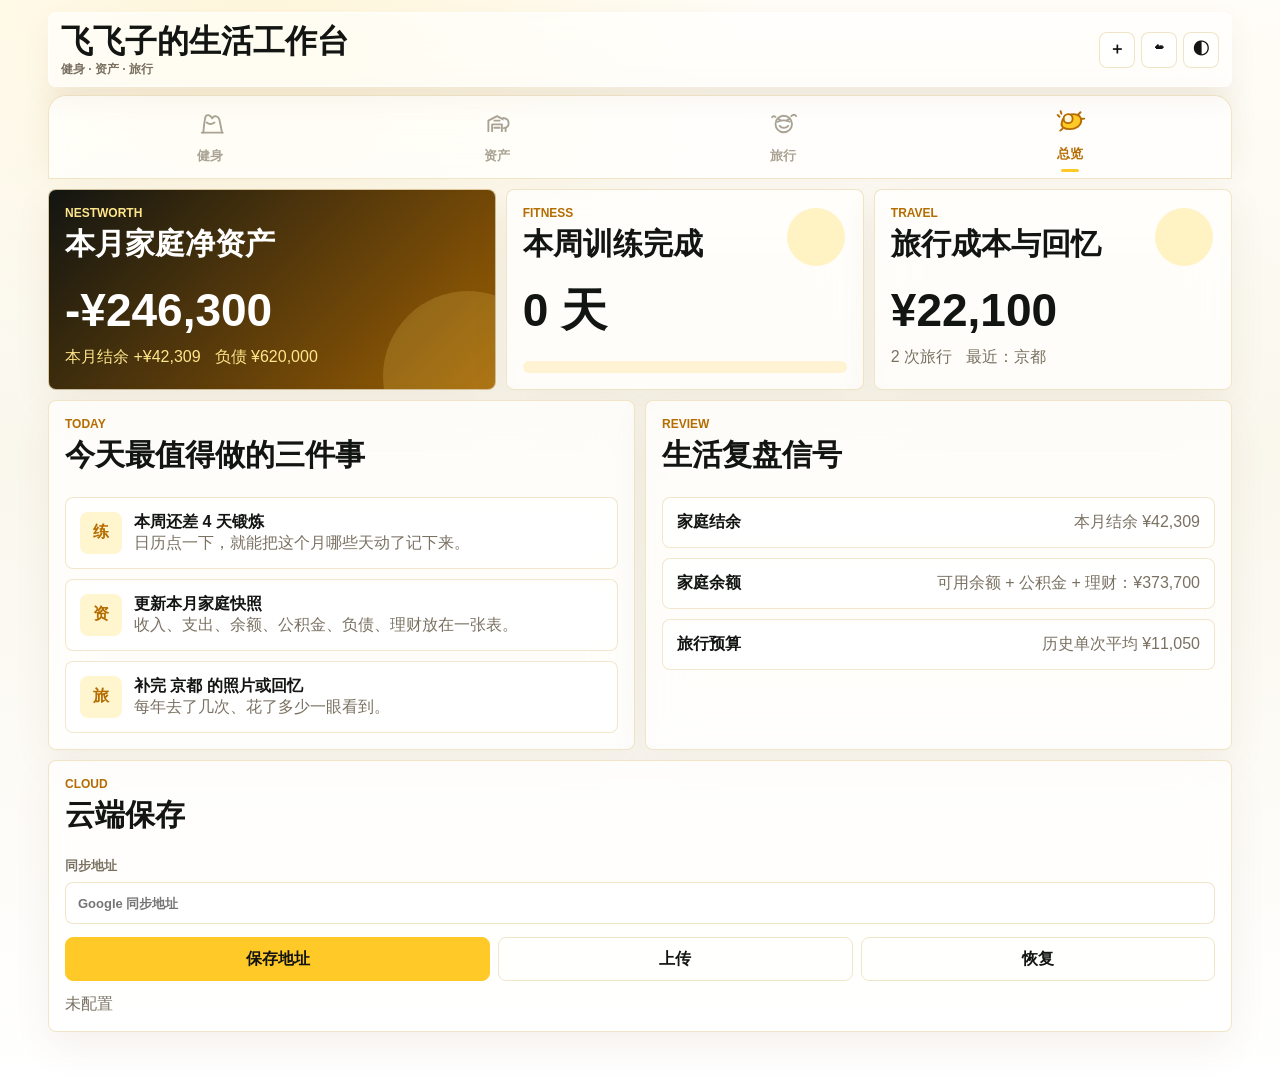
==== index.html @ 0239f307 "Compact fitness calendar layout" ====
<!doctype html>
<html lang="zh-CN">
  <head>
    <meta charset="UTF-8" />
    <meta name="viewport" content="width=device-width, initial-scale=1.0" />
    <title>飞飞子的生活工作台</title>
    <link rel="icon" type="image/png" href="./public/favicon.png" />
    <link rel="manifest" href="./public/manifest.webmanifest" />
    <link rel="apple-touch-icon" href="./public/app-icon-512.png" />
    <meta name="apple-mobile-web-app-capable" content="yes" />
    <meta name="apple-mobile-web-app-title" content="生活工作台" />
    <meta name="apple-mobile-web-app-status-bar-style" content="default" />
    <meta name="theme-color" content="#ffc928" />
    <link rel="stylesheet" href="./styles.css" />
  </head>
  <body>
    <div class="app-shell">
      <header class="app-header">
        <div>
          <h1>飞飞子的生活工作台</h1>
          <p class="header-copy">健身 · 资产 · 旅行</p>
        </div>
        <div class="header-actions">
          <button class="icon-button" id="installBtn" type="button" title="安装到桌面" aria-label="安装到桌面" hidden>＋</button>
          <button class="icon-button" id="cloudBtn" type="button" title="云端同步" aria-label="云端同步">☁</button>
          <button class="icon-button" id="privacyBtn" type="button" title="隐藏金额" aria-label="隐藏金额">◐</button>
        </div>
      </header>

      <nav class="module-tabs" aria-label="工作台模块">
        <button class="module-tab" type="button" data-view="fitness" aria-selected="false">
          <svg class="tab-icon" viewBox="0 0 80 64" aria-hidden="true">
            <path class="tab-stroke" d="M22 55c2-18 3-32 6-42 1-4 5-6 10-4 4 2 6 4 8 8 2-5 7-7 12-5 5 2 7 6 8 12l6 31" />
            <path class="tab-stroke" d="M18 55h56M31 28c6 5 14 5 21 0" />
          </svg>
          <span class="tab-label">健身</span>
        </button>
        <button class="module-tab" type="button" data-view="assets" aria-selected="false">
          <svg class="tab-icon" viewBox="0 0 80 64" aria-hidden="true">
            <path class="tab-stroke" d="M17 51V23l23-12 23 12v28" />
            <path class="tab-stroke" d="M27 51V33h26v18M33 23h14M33 42h14" />
            <path class="tab-fill-green" d="M57 16c9 1 14 6 14 14 0 7-5 12-13 13" />
          </svg>
          <span class="tab-label">资产</span>
        </button>
        <button class="module-tab" type="button" data-view="travel" aria-selected="false">
          <svg class="tab-icon" viewBox="0 0 80 64" aria-hidden="true">
            <circle class="tab-fill-yellow" cx="42" cy="32" r="22" />
            <path class="tab-stroke" d="M26 26c8-4 22-4 32 0M31 37c5 7 17 7 23 0" />
            <path class="tab-stroke" d="M20 13c-4-3-7-3-9 1M62 11c5-5 10-5 13 0M34 23l-6-5M50 23l7-5" />
          </svg>
          <span class="tab-label">旅行</span>
        </button>
        <button class="module-tab active" type="button" data-view="dashboard" aria-selected="true">
          <svg class="tab-icon" viewBox="0 0 80 64" aria-hidden="true">
            <path class="tab-fill-yellow" d="M18 34c3-15 14-23 31-23 13 0 22 7 21 18-1 12-13 22-31 22-15 0-24-6-21-17Z" />
            <circle class="tab-fill-blue" cx="35" cy="23" r="12" />
            <path class="tab-stroke" d="M12 18 7 13M17 10l-2-7M62 12l6-6M70 24l8-1M20 50l-6 5" />
          </svg>
          <span class="tab-label">总览</span>
        </button>
      </nav>

      <main>
        <section class="view active" id="dashboardView" data-view-panel="dashboard">
          <section class="hero-grid">
            <article class="hero-card asset-hero">
              <p class="eyebrow">Nestworth</p>
              <h2>本月家庭净资产</h2>
              <strong class="hero-number money-text" id="dashNetWorth">¥0</strong>
              <div class="hero-meta">
                <span id="dashAssetChange">较上月 ¥0</span>
                <span id="dashDebtRatio">负债率 0%</span>
              </div>
            </article>
            <article class="hero-card">
              <p class="eyebrow">Fitness</p>
              <h2>本周训练完成</h2>
              <strong class="hero-number" id="dashWorkoutCount">0 次</strong>
              <div class="mini-progress"><span id="dashWorkoutProgress"></span></div>
            </article>
            <article class="hero-card">
              <p class="eyebrow">Travel</p>
              <h2>旅行成本与回忆</h2>
              <strong class="hero-number money-text" id="dashTravelCost">¥0</strong>
              <div class="hero-meta">
                <span id="dashTripCount">0 次旅行</span>
                <span id="dashLastTrip">暂无记录</span>
              </div>
            </article>
          </section>

          <section class="dashboard-grid">
            <article class="panel">
              <div class="panel-title">
                <div>
                  <p class="eyebrow">Today</p>
                  <h2>今天最值得做的三件事</h2>
                </div>
              </div>
              <div class="focus-list" id="focusList"></div>
            </article>

            <article class="panel">
              <div class="panel-title">
                <div>
                  <p class="eyebrow">Review</p>
                  <h2>生活复盘信号</h2>
                </div>
              </div>
              <div class="signal-list" id="signalList"></div>
            </article>

            <article class="panel sync-panel" id="cloudSyncPanel">
              <div class="panel-title">
                <div>
                  <p class="eyebrow">Cloud</p>
                  <h2>云端保存</h2>
                </div>
              </div>
              <div class="stack-form">
                <label>同步地址<input id="cloudSyncUrl" type="url" placeholder="Google 同步地址" /></label>
                <div class="sync-actions">
                  <button class="primary-button" id="saveCloudUrlBtn" type="button">保存地址</button>
                  <button class="secondary-button" id="uploadCloudBtn" type="button">上传</button>
                  <button class="secondary-button" id="restoreCloudBtn" type="button">恢复</button>
                </div>
                <div class="muted" id="cloudSyncStatus">未配置</div>
              </div>
            </article>
          </section>
        </section>

        <section class="view" id="fitnessView" data-view-panel="fitness">
          <div class="section-head">
            <div>
              <h2>健身</h2>
            </div>
          </div>
          <section class="single-column">
            <section class="content-stack">
              <div class="metric-row">
                <article class="metric-card"><span>当月锻炼天数</span><strong id="fitMonthDays">0</strong></article>
                <article class="metric-card"><span>本周锻炼天数</span><strong id="fitWeekCount">0</strong></article>
                <article class="metric-card"><span>本月爱爱</span><strong id="fitLoveCount">0</strong></article>
              </div>
              <article class="panel fitness-panel">
                <div class="panel-title">
                  <div>
                    <p class="eyebrow">Calendar</p>
                    <h3 id="fitnessMonthTitle">训练日历</h3>
                  </div>
                  <div class="calendar-actions">
                    <button class="icon-button small" id="prevFitnessMonth" type="button" aria-label="上个月">‹</button>
                    <button class="icon-button small" id="todayFitnessMonth" type="button" aria-label="回到今天">今</button>
                    <button class="icon-button small" id="nextFitnessMonth" type="button" aria-label="下个月">›</button>
                  </div>
                </div>
                <div class="selected-day-toolbar">
                  <strong id="selectedQuickTitle">今天</strong>
                  <div class="quick-actions">
                    <button class="quick-action" id="toggleWorkoutBtn" type="button">标记健身</button>
                    <button class="quick-action love" id="toggleLoveBtn" type="button">标记爱爱</button>
                  </div>
                </div>
                <div class="fitness-calendar" aria-label="训练日历">
                  <div class="calendar-weekdays">
                    <span>一</span>
                    <span>二</span>
                    <span>三</span>
                    <span>四</span>
                    <span>五</span>
                    <span>六</span>
                    <span>日</span>
                  </div>
                  <div class="calendar-grid" id="fitnessCalendar"></div>
                </div>
              </article>
              <article class="panel">
                <div class="panel-title">
                  <h3 id="selectedWorkoutTitle">当天状态</h3>
                  <button class="text-button" id="clearWorkoutsBtn" type="button">清空记录</button>
                </div>
                <div class="log-list" id="selectedWorkoutList"></div>
              </article>
            </section>
          </section>
        </section>

        <section class="view" id="assetsView" data-view-panel="assets">
          <div class="section-head">
            <div>
              <p class="eyebrow">Monthly money</p>
              <h2>资产：记录每月家庭收入、支出和余额</h2>
            </div>
          </div>
          <section class="asset-layout">
            <aside class="panel form-panel">
              <h3>本月家庭快照</h3>
              <form id="assetForm" class="stack-form">
                <label>月份<input id="assetMonth" type="month" required /></label>
                <div class="field-grid">
                  <label>家庭收入<input id="monthlyIncome" type="number" min="0" placeholder="0" /></label>
                  <label>总支出<input id="monthlyExpense" type="number" min="0" placeholder="0" /></label>
                </div>
                <div class="field-grid">
                  <label>家庭余额<input id="familyBalance" type="number" min="0" placeholder="0" /></label>
                  <label>公积金余额<input id="housingFund" type="number" min="0" placeholder="0" /></label>
                </div>
                <div class="field-grid">
                  <label>负债<input id="monthlyDebt" type="number" min="0" placeholder="0" /></label>
                  <label>理财<input id="investmentBalance" type="number" min="0" placeholder="0" /></label>
                </div>
                <button class="primary-button" type="submit">保存这个月</button>
              </form>
            </aside>
            <section class="content-stack">
              <div class="metric-row">
                <article class="metric-card"><span>本月结余</span><strong class="money-text" id="monthlySurplus">¥0</strong></article>
                <article class="metric-card"><span>家庭总余额</span><strong class="money-text" id="totalBalance">¥0</strong></article>
                <article class="metric-card"><span>净资产</span><strong class="money-text" id="netWorth">¥0</strong></article>
              </div>
              <article class="panel">
                <div class="panel-title">
                  <h3>月度记录</h3>
                  <select id="snapshotMonthFilter" aria-label="查看月份"></select>
                </div>
                <div class="snapshot-grid" id="snapshotGrid"></div>
              </article>
              <article class="panel">
                <div class="panel-title">
                  <h3>近几个月变化</h3>
                </div>
                <div class="asset-bars" id="monthlyTrend"></div>
              </article>
            </section>
          </section>
        </section>

        <section class="view" id="travelView" data-view-panel="travel">
          <div class="section-head">
            <div>
              <p class="eyebrow">Travel timeline</p>
              <h2>旅游：成本、攻略、照片和回忆</h2>
            </div>
            <button class="primary-button compact-button" id="newTripBtn" type="button">新建旅行</button>
          </div>
          <section class="two-column">
            <aside class="panel form-panel is-collapsed" id="tripEditor">
              <h3 id="tripFormTitle">记录一次旅行</h3>
              <form id="tripForm" class="stack-form">
                <input id="tripId" type="hidden" />
                <label>目的地<input id="destination" placeholder="京都、阿勒泰、巴黎" required /></label>
                <div class="field-grid">
                  <label>出发<input id="startDate" type="date" required /></label>
                  <label>回来<input id="endDate" type="date" required /></label>
                </div>
                <div class="field-grid">
                  <label>预算<input id="budget" type="number" min="0" /></label>
                  <label>实际花费<input id="cost" type="number" min="0" required /></label>
                </div>
                <label>成员<input id="companions" placeholder="妈妈、朋友们、自己" /></label>
                <label>攻略<textarea id="guide" rows="3" placeholder="路线、酒店、交通、餐厅、避坑点"></textarea></label>
                <label>回忆<textarea id="memory" rows="3" placeholder="这一趟最想记住的瞬间"></textarea></label>
                <label class="photo-drop">
                  <input id="photos" type="file" accept="image/*" multiple hidden />
                  <span>添加照片</span>
                  <small>照片会保存在本机浏览器数据里</small>
                </label>
                <div id="photoPreview" class="photo-grid"></div>
                <div class="button-row">
                  <button class="primary-button" type="submit">保存旅行</button>
                  <button class="secondary-button" id="resetTripBtn" type="button">清空</button>
                  <button class="secondary-button" id="closeTripBtn" type="button">收起</button>
                </div>
              </form>
            </aside>
            <section class="content-stack">
              <div class="metric-row">
                <article class="metric-card"><span>年度旅行次数</span><strong id="travelYearCount">0</strong></article>
                <article class="metric-card"><span>年度旅行费用</span><strong class="money-text" id="travelYearTotal">¥0</strong></article>
                <article class="metric-card"><span>全部旅行次数</span><strong id="travelCount">0</strong></article>
              </div>
              <article class="panel">
                <div class="panel-title">
                  <h3>年度旅行成本</h3>
                  <select id="travelYearFilter" aria-label="筛选旅行年份"><option value="all">全部年份</option></select>
                </div>
                <div id="travelYearChart" class="asset-bars"></div>
              </article>
              <article class="panel">
                <div class="panel-title">
                  <h3>旅行时间线</h3>
                  <input class="inline-search" id="travelSearch" type="search" placeholder="搜索目的地、攻略、回忆" />
                </div>
                <div class="timeline" id="timeline"></div>
              </article>
            </section>
          </section>
        </section>
      </main>
    </div>

    <div class="toast" id="toast" role="status" aria-live="polite"></div>
    <script src="./app.js" type="module"></script>
  </body>
</html>
---- styles.css ----
:root {
  --bg: #faf7ed;
  --paper: #ffffff;
  --paper-2: rgba(255, 255, 255, 0.66);
  --ink: #121512;
  --muted: #7a7162;
  --line: rgba(238, 224, 190, 0.82);
  --green: #ffc928;
  --green-deep: #b56c00;
  --green-2: rgba(255, 242, 189, 0.72);
  --mint: rgba(255, 234, 160, 0.62);
  --blue: #f2a900;
  --blue-2: #fff4cf;
  --gold: #f2b400;
  --gold-2: #fff4c2;
  --red: #df6d61;
  --red-2: #fff0ed;
  --shadow: 0 14px 38px rgba(113, 76, 0, 0.07);
  font-family: -apple-system, BlinkMacSystemFont, "Segoe UI", "PingFang SC", "Hiragino Sans GB", "Microsoft YaHei", sans-serif;
}

* {
  box-sizing: border-box;
}

body {
  background:
    radial-gradient(circle at 20% -8%, rgba(255, 216, 88, 0.2), transparent 32%),
    linear-gradient(180deg, #fffdf7 0%, var(--bg) 42%, #ffffff 100%);
  color: var(--ink);
  margin: 0;
}

button,
input,
textarea,
select {
  font: inherit;
}

button {
  cursor: pointer;
}

.app-shell {
  margin: 0 auto;
  max-width: 1480px;
  min-height: 100vh;
  padding: 12px clamp(14px, 4vw, 48px) 56px;
}

.app-header {
  align-items: center;
  background: rgba(255, 255, 255, 0.66);
  backdrop-filter: blur(22px) saturate(1.35);
  border: 1px solid rgba(255, 255, 255, 0.72);
  border-radius: 8px;
  box-shadow: 0 10px 30px rgba(113, 76, 0, 0.06);
  display: flex;
  gap: 12px;
  justify-content: space-between;
  margin-bottom: 8px;
  overflow: hidden;
  padding: 10px 12px;
  position: sticky;
  top: 8px;
  z-index: 12;
}

.eyebrow {
  color: var(--green-deep);
  font-size: 12px;
  font-weight: 900;
  letter-spacing: 0;
  margin: 0 0 7px;
  text-transform: uppercase;
}

h1,
h2,
h3,
p {
  margin-top: 0;
}

h1 {
  font-size: clamp(22px, 3vw, 32px);
  letter-spacing: 0;
  line-height: 1.15;
  margin-bottom: 2px;
}

h2 {
  font-size: clamp(20px, 2.5vw, 30px);
  letter-spacing: 0;
  line-height: 1.15;
}

h3 {
  font-size: 18px;
  margin-bottom: 14px;
}

.header-copy {
  color: var(--muted);
  font-size: 12px;
  font-weight: 800;
  line-height: 1.2;
  margin-bottom: 0;
}

.header-actions,
.button-row {
  display: flex;
  gap: 6px;
  position: relative;
  z-index: 1;
}

.icon-button {
  align-items: center;
  background: rgba(255, 255, 255, 0.68);
  backdrop-filter: blur(18px) saturate(1.25);
  border: 1px solid rgba(238, 224, 190, 0.85);
  border-radius: 8px;
  color: var(--ink);
  display: inline-flex;
  font-weight: 900;
  height: 36px;
  justify-content: center;
  position: relative;
  width: 36px;
  z-index: 1;
}

.icon-button.small {
  box-shadow: none;
  height: 34px;
  width: 34px;
}

.module-tabs {
  background: rgba(255, 255, 255, 0.72);
  border: 1px solid var(--line);
  border-radius: 18px 18px 0 0;
  box-shadow: 0 -8px 28px rgba(113, 76, 0, 0.08);
  backdrop-filter: blur(24px) saturate(1.35);
  display: grid;
  gap: 0;
  grid-template-columns: repeat(4, 1fr);
  margin-bottom: 10px;
  padding: 9px 18px 11px;
  position: sticky;
  top: 10px;
  z-index: 10;
}

.module-tab {
  align-items: center;
  background: transparent !important;
  border: 0;
  color: #aaa394;
  display: grid;
  gap: 4px;
  font-weight: 900;
  justify-items: center;
  min-height: 62px;
  position: relative;
  transition: color 0.18s ease, transform 0.18s ease;
}

.module-tab:active {
  transform: scale(0.98);
}

.module-tab.active,
.module-tab[aria-selected="true"] {
  background: transparent !important;
  color: var(--green-deep);
  transform: translateY(-2px);
}

.module-tab.active .tab-label,
.module-tab[aria-selected="true"] .tab-label {
  color: var(--green-deep);
}

.module-tab.active::after,
.module-tab[aria-selected="true"]::after {
  background: var(--green);
  border: 0;
  border-radius: 999px;
  bottom: -7px;
  content: "";
  height: 3px;
  position: absolute;
  width: 18px;
}

.tab-icon {
  height: 28px;
  overflow: visible;
  width: 30px;
}

.tab-label {
  font-size: 13px;
  line-height: 1;
}

.tab-stroke,
.tab-fill-yellow,
.tab-fill-blue,
.tab-fill-green {
  stroke: currentColor;
  stroke-linecap: round;
  stroke-linejoin: round;
  stroke-width: 5;
}

.tab-stroke {
  fill: none;
}

.tab-fill-yellow,
.tab-fill-blue,
.tab-fill-green {
  fill: #fff;
}

.module-tab.active .tab-stroke,
.module-tab[aria-selected="true"] .tab-stroke {
  stroke: var(--green-deep);
}

.module-tab.active .tab-fill-yellow,
.module-tab[aria-selected="true"] .tab-fill-yellow {
  fill: var(--green);
  stroke: var(--green-deep);
}

.module-tab.active .tab-fill-blue,
.module-tab[aria-selected="true"] .tab-fill-blue {
  fill: #fff8db;
  stroke: var(--green-deep);
}

.module-tab.active .tab-fill-green,
.module-tab[aria-selected="true"] .tab-fill-green {
  fill: var(--green);
  stroke: var(--green-deep);
}

.module-tab:not(.active)[aria-selected="false"] .tab-fill-yellow,
.module-tab:not(.active)[aria-selected="false"] .tab-fill-blue,
.module-tab:not(.active)[aria-selected="false"] .tab-fill-green {
  fill: #fff;
  stroke: #aaa394;
}

.module-tab:not(.active)[aria-selected="false"] .tab-stroke {
  stroke: #aaa394;
}

.module-tab:not(.active)[aria-selected="false"] .tab-label {
  color: #aaa394;
}

.view {
  display: none;
}

.view.active {
  display: block;
}

.hero-grid,
.dashboard-grid,
.metric-row {
  display: grid;
  gap: 10px;
}

.hero-grid {
  grid-template-columns: 1.25fr 1fr 1fr;
  margin-bottom: 10px;
}

.dashboard-grid {
  grid-template-columns: 1fr 1fr;
}

.sync-panel {
  grid-column: 1 / -1;
}

.hero-card,
.panel,
.metric-card {
  background: rgba(255, 255, 255, 0.7);
  backdrop-filter: blur(20px) saturate(1.25);
  border: 1px solid var(--line);
  border-radius: 8px;
  box-shadow: var(--shadow);
}

.hero-card,
.panel {
  transition: transform 0.18s ease, box-shadow 0.18s ease;
}

.hero-card:hover,
.panel:hover {
  box-shadow: 0 18px 46px rgba(113, 76, 0, 0.09);
}

.hero-card {
  min-height: 146px;
  padding: 16px;
  position: relative;
}

.hero-card:not(.asset-hero)::before {
  background: var(--mint);
  border-radius: 999px;
  content: "";
  height: 58px;
  position: absolute;
  right: 18px;
  top: 18px;
  width: 58px;
  z-index: 0;
}

.hero-card > * {
  position: relative;
  z-index: 1;
}

.asset-hero {
  background:
    linear-gradient(135deg, rgba(18, 21, 18, 0.95), rgba(181, 108, 0, 0.86)),
    #121512;
  color: white;
  position: relative;
  overflow: hidden;
}

.asset-hero::after {
  background: rgba(255, 222, 106, 0.18);
  border-radius: 999px;
  bottom: -72px;
  content: "";
  height: 170px;
  position: absolute;
  right: -58px;
  width: 170px;
}

.asset-hero .eyebrow,
.asset-hero .hero-meta {
  color: #ffe68a;
}

.hero-number {
  display: block;
  font-size: clamp(28px, 3.6vw, 46px);
  line-height: 1;
  margin: 14px 0;
  overflow-wrap: anywhere;
}

.hero-meta {
  color: var(--muted);
  display: flex;
  flex-wrap: wrap;
  gap: 8px 14px;
}

.mini-progress {
  background: rgba(255, 242, 207, 0.88);
  border-radius: 999px;
  height: 12px;
  margin-top: 28px;
  overflow: hidden;
}

.mini-progress span {
  background: var(--green);
  display: block;
  height: 100%;
  width: 0%;
}

.panel {
  padding: 16px;
}

.panel-title,
.section-head {
  align-items: center;
  display: flex;
  gap: 12px;
  justify-content: space-between;
}

.section-head {
  margin: 14px 0 10px;
}

.section-head h2,
.panel-title h3 {
  margin-bottom: 0;
}

.two-column,
.asset-layout {
  display: grid;
  gap: 18px;
  grid-template-columns: minmax(310px, 410px) minmax(0, 1fr);
}

.single-column {
  display: grid;
  gap: 18px;
}

.content-stack {
  display: grid;
  gap: 10px;
}

.form-panel {
  align-self: start;
  position: sticky;
  top: 78px;
}

.stack-form {
  display: grid;
  gap: 13px;
}

.stack-form label {
  color: var(--muted);
  display: grid;
  font-size: 13px;
  font-weight: 800;
  gap: 7px;
}

.field-grid {
  display: grid;
  gap: 12px;
  grid-template-columns: 1fr 1fr;
}

input,
textarea,
select {
  background: rgba(255, 255, 255, 0.72);
  backdrop-filter: blur(16px);
  border: 1px solid var(--line);
  border-radius: 8px;
  color: var(--ink);
  outline: 0;
}

input,
select {
  min-height: 42px;
  padding: 0 12px;
}

select {
  appearance: none;
  background-image: linear-gradient(45deg, transparent 50%, var(--muted) 50%), linear-gradient(135deg, var(--muted) 50%, transparent 50%);
  background-position: calc(100% - 17px) 18px, calc(100% - 12px) 18px;
  background-repeat: no-repeat;
  background-size: 5px 5px;
  padding-right: 34px;
}

textarea {
  line-height: 1.55;
  padding: 11px 12px;
  resize: vertical;
}

input:focus,
textarea:focus,
select:focus {
  border-color: var(--green);
  box-shadow: 0 0 0 3px rgba(255, 201, 40, 0.18);
}

.primary-button,
.secondary-button {
  border-radius: 8px;
  font-weight: 900;
  min-height: 44px;
  padding: 0 15px;
  transition: transform 0.18s ease, filter 0.18s ease;
}

.primary-button:active,
.secondary-button:active,
.icon-button:active,
.calendar-cell:active {
  transform: scale(0.98);
}

.primary-button {
  background: var(--green);
  border: 1px solid var(--green);
  color: var(--ink);
}

.secondary-button {
  background: transparent;
  border: 1px solid var(--line);
  color: var(--ink);
}

.sync-actions {
  display: grid;
  gap: 8px;
  grid-template-columns: 1.2fr 1fr 1fr;
}

.text-button {
  background: transparent;
  border: 0;
  color: var(--green-deep);
  font-weight: 900;
  padding: 4px 0;
}

.metric-row {
  grid-template-columns: repeat(3, minmax(0, 1fr));
}

.metric-card {
  box-shadow: none;
  padding: 18px;
  position: relative;
  overflow: hidden;
}

.metric-card::after {
  background: var(--green-2);
  border-radius: 999px;
  content: "";
  height: 42px;
  position: absolute;
  right: -12px;
  top: -16px;
  width: 42px;
}

.metric-card span {
  color: var(--muted);
  display: block;
  font-size: 13px;
  font-weight: 800;
  margin-bottom: 8px;
}

.metric-card strong {
  display: block;
  font-size: clamp(22px, 3vw, 32px);
  overflow-wrap: anywhere;
}

.focus-list,
.signal-list,
.log-list,
.timeline,
.asset-bars,
.change-grid {
  display: grid;
  gap: 10px;
}

.focus-item,
.signal-item,
.log-item,
.asset-bar,
.change-card {
  background: var(--paper-2);
  backdrop-filter: blur(18px) saturate(1.2);
  border: 1px solid rgba(238, 224, 190, 0.76);
  border-radius: 8px;
  padding: 14px;
}

.focus-item {
  align-items: center;
  display: grid;
  gap: 12px;
  grid-template-columns: 42px 1fr;
}

.focus-icon {
  align-items: center;
  background: var(--green-2);
  border-radius: 8px;
  color: var(--green-deep);
  display: flex;
  font-weight: 900;
  height: 42px;
  justify-content: center;
}

.signal-item,
.log-item {
  align-items: start;
  display: flex;
  gap: 14px;
  justify-content: space-between;
}

.muted {
  color: var(--muted);
}

.calendar-actions {
  display: flex;
  gap: 6px;
}

.selected-day-toolbar {
  align-items: center;
  background: rgba(255, 255, 255, 0.48);
  border: 1px solid rgba(238, 224, 190, 0.72);
  border-radius: 8px;
  display: flex;
  gap: 10px;
  justify-content: space-between;
  margin: 10px 0;
  padding: 6px;
}

.selected-day-toolbar strong {
  font-size: 18px;
  line-height: 1.1;
  white-space: nowrap;
}

.quick-actions {
  display: flex;
  gap: 6px;
}

.quick-action {
  background: rgba(255, 255, 255, 0.72);
  border: 1px solid var(--line);
  border-radius: 8px;
  color: var(--green-deep);
  font-size: 13px;
  font-weight: 900;
  min-height: 34px;
  padding: 0 10px;
}

.quick-action.active {
  background: var(--green);
  border-color: var(--green);
  color: var(--ink);
}

.quick-action.love {
  color: #d65087;
}

.quick-action.love.active {
  background: #ff8fbd;
  border-color: #ff8fbd;
  color: white;
}

.fitness-calendar {
  display: grid;
  gap: 10px;
}

.calendar-hint {
  display: none;
}

.calendar-weekdays,
.calendar-grid {
  display: grid;
  gap: 8px;
  grid-template-columns: repeat(7, minmax(0, 1fr));
}

.calendar-weekdays span {
  color: var(--muted);
  font-size: 12px;
  font-weight: 900;
  text-align: center;
}

.calendar-cell {
  aspect-ratio: 1;
  background: rgba(255, 255, 255, 0.64);
  backdrop-filter: blur(14px);
  border: 1px solid rgba(238, 224, 190, 0.74);
  border-radius: 8px;
  color: var(--ink);
  display: grid;
  gap: 3px;
  min-width: 0;
  padding: 8px;
  position: relative;
  text-align: left;
  transition: background 0.18s ease, border-color 0.18s ease, transform 0.18s ease;
}

.calendar-cell.empty {
  background: transparent;
  border-color: transparent;
}

.calendar-cell.trained {
  background: rgba(255, 244, 199, 0.78);
  border-color: rgba(255, 201, 40, 0.62);
}

.calendar-cell.loved:not(.trained) {
  background: rgba(255, 238, 246, 0.78);
  border-color: rgba(246, 120, 168, 0.46);
}

.calendar-cell:not(.trained):hover {
  background: rgba(255, 253, 243, 0.86);
  border-color: var(--green);
}

.calendar-cell.today {
  border-color: var(--gold);
  box-shadow: inset 0 0 0 1px var(--gold);
}

.calendar-cell.selected {
  background: var(--ink);
  color: white;
}

.calendar-cell strong,
.calendar-cell small {
  overflow: hidden;
  text-overflow: ellipsis;
  white-space: nowrap;
}

.calendar-cell strong {
  font-size: 13px;
}

.calendar-marks {
  align-items: center;
  bottom: 8px;
  display: flex;
  gap: 4px;
  left: 8px;
  position: absolute;
}

.calendar-cell .workout-mark,
.calendar-cell .love-mark {
  align-items: center;
  border-radius: 999px;
  display: flex;
  height: 22px;
  justify-content: center;
  width: 22px;
}

.calendar-cell .workout-mark {
  background: var(--green);
  color: white;
  font-size: 12px;
}

.calendar-cell .love-mark {
  background: #ff8fbd;
  color: white;
  font-size: 13px;
}

.calendar-cell small {
  color: inherit;
  font-size: 11px;
  opacity: 0.78;
}

.calendar-cell .tap-copy {
  color: var(--muted);
  opacity: 0;
}

.calendar-cell:hover .tap-copy,
.calendar-cell.selected .tap-copy {
  opacity: 0.82;
}

.calendar-day {
  font-weight: 900;
}

.calendar-cell i {
  background: var(--green-deep);
  border-radius: 999px;
  bottom: 8px;
  height: 5px;
  left: 8px;
  opacity: 0.75;
  position: absolute;
  width: calc(var(--dots) * 9px);
}

.asset-bar-top {
  align-items: center;
  display: flex;
  gap: 12px;
  justify-content: space-between;
  margin-bottom: 10px;
}

.snapshot-grid {
  display: grid;
  gap: 10px;
  grid-template-columns: repeat(3, minmax(0, 1fr));
}

.snapshot-item {
  background: var(--paper-2);
  backdrop-filter: blur(18px) saturate(1.2);
  border: 1px solid rgba(238, 224, 190, 0.76);
  border-radius: 8px;
  padding: 14px;
}

.snapshot-item span {
  color: var(--muted);
  display: block;
  font-size: 13px;
  font-weight: 900;
  margin-bottom: 8px;
}

.snapshot-item strong {
  display: block;
  font-size: 20px;
  overflow-wrap: anywhere;
}

.bar-track {
  background: rgba(255, 242, 207, 0.86);
  border-radius: 999px;
  height: 11px;
  overflow: hidden;
}

.bar-fill {
  background: var(--green);
  height: 100%;
  min-width: 4px;
}

.change-grid {
  grid-template-columns: repeat(4, minmax(0, 1fr));
}

.change-card strong {
  display: block;
  font-size: 21px;
  margin-top: 8px;
}

.photo-drop {
  border: 1px dashed #e6cb84;
  border-radius: 8px;
  cursor: pointer;
  padding: 14px;
}

.photo-drop span {
  color: var(--ink);
}

.photo-grid {
  display: grid;
  gap: 8px;
  grid-template-columns: repeat(auto-fill, minmax(72px, 1fr));
}

.photo-grid img {
  aspect-ratio: 1;
  border-radius: 8px;
  object-fit: cover;
  width: 100%;
}

.inline-search {
  max-width: 260px;
  width: min(45vw, 260px);
}

.trip-card {
  display: grid;
  gap: 14px;
  grid-template-columns: 82px minmax(0, 1fr);
}

.trip-date {
  border-top: 3px solid var(--green);
  color: var(--muted);
  font-weight: 900;
  padding-top: 8px;
}

.trip-date strong {
  color: var(--ink);
  display: block;
  font-size: 24px;
}

.trip-body {
  background: var(--paper-2);
  backdrop-filter: blur(18px) saturate(1.2);
  border: 1px solid rgba(238, 224, 190, 0.76);
  border-radius: 8px;
  padding: 16px;
}

.trip-top {
  align-items: flex-start;
  display: flex;
  gap: 14px;
  justify-content: space-between;
}

.trip-top h3 {
  margin-bottom: 6px;
}

.trip-cost {
  color: var(--green-deep);
  font-size: 22px;
  font-weight: 900;
  white-space: nowrap;
}

.trip-notes {
  color: #404641;
  display: grid;
  gap: 10px;
  grid-template-columns: 1fr 1fr;
  line-height: 1.6;
  margin-top: 14px;
}

.trip-actions {
  display: flex;
  gap: 12px;
  justify-content: flex-end;
  margin-top: 12px;
}

.compact-button {
  min-height: 40px;
  padding-inline: 18px;
}

.is-collapsed {
  display: none;
}

.danger {
  color: var(--red);
}

.toast {
  background: var(--ink);
  border-radius: 8px;
  bottom: 24px;
  color: white;
  left: 50%;
  opacity: 0;
  padding: 11px 16px;
  pointer-events: none;
  position: fixed;
  transform: translate(-50%, 12px);
  transition: 0.2s ease;
  z-index: 20;
}

.toast.show {
  opacity: 1;
  transform: translate(-50%, 0);
}

body.hide-money .money-text {
  color: transparent !important;
  position: relative;
}

body.hide-money .money-text::after {
  color: currentColor;
  color: var(--ink);
  content: "••••";
  left: 0;
  position: absolute;
}

.asset-hero .money-text::after {
  color: white;
}

@media (max-width: 980px) {
  .hero-grid,
  .dashboard-grid,
  .two-column,
  .asset-layout {
    grid-template-columns: 1fr;
  }

  .form-panel {
    position: static;
  }
}

@media (max-width: 640px) {
  .app-shell {
    padding: 8px 10px 96px;
  }

  .app-header {
    padding: 8px 10px;
    top: 0;
  }

  h1 {
    font-size: 20px;
  }

  .header-copy {
    font-size: 11px;
  }

  .header-actions .icon-button {
    height: 32px;
    width: 32px;
  }

  .header-actions {
    gap: 6px;
  }

  .module-tabs {
    border-radius: 18px 18px 0 0;
    bottom: 10px;
    box-shadow: 0 -8px 28px rgba(113, 76, 0, 0.1);
    grid-template-columns: repeat(4, 1fr);
    left: 10px;
    margin-bottom: 0;
    min-height: 70px;
    padding: 7px 10px 9px;
    position: fixed;
    right: 10px;
    top: auto;
    z-index: 30;
  }

  .module-tab {
    gap: 4px;
    min-height: 52px;
  }

  .tab-icon {
    height: 26px;
    width: 30px;
  }

  .tab-label {
    font-size: 12px;
  }

  .section-head h2 {
    font-size: 22px;
  }

  .hero-grid {
    gap: 8px;
    grid-template-columns: repeat(3, minmax(0, 1fr));
  }

  .hero-card {
    min-height: 90px;
    padding: 9px;
  }

  .hero-card .eyebrow {
    font-size: 9px;
    margin-bottom: 4px;
  }

  .hero-card h2 {
    font-size: 12px;
    line-height: 1.2;
  }

  .hero-number {
    font-size: clamp(16px, 5vw, 19px);
    margin: 5px 0;
    white-space: nowrap;
  }

  .hero-meta {
    display: none;
  }

  .mini-progress {
    height: 7px;
    margin-top: 8px;
  }

  .module-tab.active,
  .module-tab[aria-selected="true"] {
    background: transparent !important;
    color: var(--green-deep);
  }

  .module-tab.active::after,
  .module-tab[aria-selected="true"]::after {
    bottom: -5px;
    height: 3px;
    width: 16px;
  }

  .field-grid,
  .change-grid,
  .snapshot-grid,
  .trip-card,
  .trip-notes {
    grid-template-columns: 1fr;
  }

  .metric-row {
    grid-template-columns: repeat(3, minmax(0, 1fr));
  }

  .metric-card {
    padding: 12px;
  }

  .metric-card span {
    font-size: 11px;
    margin-bottom: 6px;
  }

  .metric-card strong {
    font-size: 19px;
  }

  .snapshot-grid {
    grid-template-columns: repeat(2, minmax(0, 1fr));
  }

  .snapshot-item {
    padding: 12px;
  }

  .snapshot-item strong {
    font-size: 17px;
  }

  .calendar-weekdays,
  .calendar-grid {
    gap: 5px;
  }

  .fitness-panel {
    padding: 12px;
  }

  .fitness-panel .panel-title {
    align-items: end;
    display: grid;
    gap: 8px;
    grid-template-columns: minmax(0, 1fr) auto;
  }

  .fitness-panel .eyebrow {
    font-size: 11px;
    margin-bottom: 5px;
  }

  .fitness-panel .panel-title h3 {
    font-size: 22px;
    line-height: 1.12;
  }

  .fitness-panel .calendar-actions {
    gap: 6px;
  }

  .fitness-panel .icon-button.small {
    height: 30px;
    width: 30px;
  }

  .selected-day-toolbar {
    gap: 8px;
    margin: 8px 0 10px;
    padding: 5px;
  }

  .selected-day-toolbar strong {
    font-size: 16px;
  }

  .quick-actions {
    display: flex;
    flex: 1;
    justify-content: flex-end;
    min-width: 0;
  }

  .quick-action {
    font-size: 12px;
    min-height: 32px;
    padding: 0 9px;
  }

  .calendar-cell {
    min-height: 58px;
    padding: 6px;
  }

  .calendar-cell strong {
    font-size: 11px;
  }

  .calendar-cell small {
    display: none;
  }

  .calendar-marks {
    bottom: 6px;
    gap: 3px;
    left: 6px;
  }

  .calendar-cell .workout-mark,
  .calendar-cell .love-mark {
    height: 18px;
    width: 18px;
  }

  .calendar-cell .workout-mark {
    font-size: 10px;
  }

  .calendar-cell .love-mark {
    font-size: 11px;
  }

  .section-head,
  .trip-top,
  .signal-item,
  .log-item {
    display: grid;
  }

  .inline-search {
    max-width: none;
    width: 100%;
  }

  .trip-cost {
    white-space: normal;
  }
}
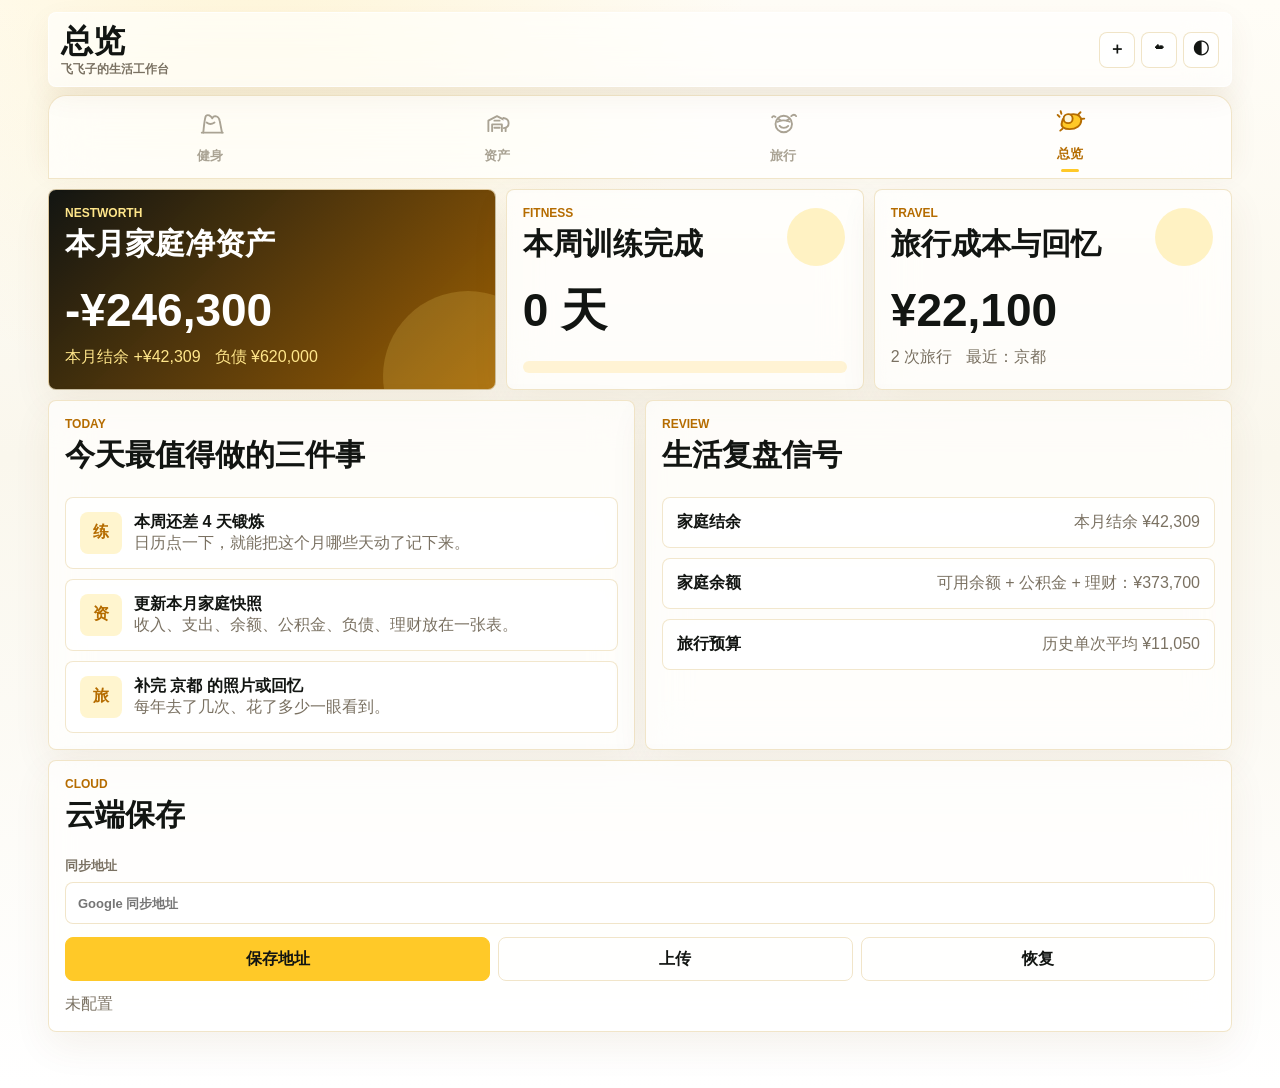
==== commit 0a0c47c2: "Refine fitness page header" ====
--- a/index.html
+++ b/index.html
@@ -17,8 +17,8 @@
     <div class="app-shell">
       <header class="app-header">
         <div>
-          <h1>飞飞子的生活工作台</h1>
-          <p class="header-copy">健身 · 资产 · 旅行</p>
+          <h1 id="appHeaderTitle">总览</h1>
+          <p class="header-copy" id="appHeaderCopy">飞飞子的生活工作台</p>
         </div>
         <div class="header-actions">
           <button class="icon-button" id="installBtn" type="button" title="安装到桌面" aria-label="安装到桌面" hidden>＋</button>
@@ -145,9 +145,8 @@
                 <article class="metric-card"><span>本月爱爱</span><strong id="fitLoveCount">0</strong></article>
               </div>
               <article class="panel fitness-panel">
-                <div class="panel-title">
+                <div class="panel-title calendar-title-row">
                   <div>
-                    <p class="eyebrow">Calendar</p>
                     <h3 id="fitnessMonthTitle">训练日历</h3>
                   </div>
                   <div class="calendar-actions">
--- a/styles.css
+++ b/styles.css
@@ -627,6 +627,23 @@
 .calendar-actions {
   display: flex;
   gap: 6px;
+  justify-content: flex-end;
+  white-space: nowrap;
+}
+
+.calendar-title-row {
+  align-items: center;
+  flex-wrap: nowrap;
+}
+
+.calendar-title-row > div:first-child {
+  min-width: 0;
+}
+
+.calendar-title-row h3 {
+  overflow: hidden;
+  text-overflow: ellipsis;
+  white-space: nowrap;
 }
 
 .selected-day-toolbar {
@@ -1188,10 +1205,10 @@
   }
 
   .fitness-panel .panel-title {
-    align-items: end;
-    display: grid;
+    align-items: center;
+    display: flex;
     gap: 8px;
-    grid-template-columns: minmax(0, 1fr) auto;
+    justify-content: space-between;
   }
 
   .fitness-panel .eyebrow {
@@ -1200,7 +1217,7 @@
   }
 
   .fitness-panel .panel-title h3 {
-    font-size: 22px;
+    font-size: 21px;
     line-height: 1.12;
   }
 
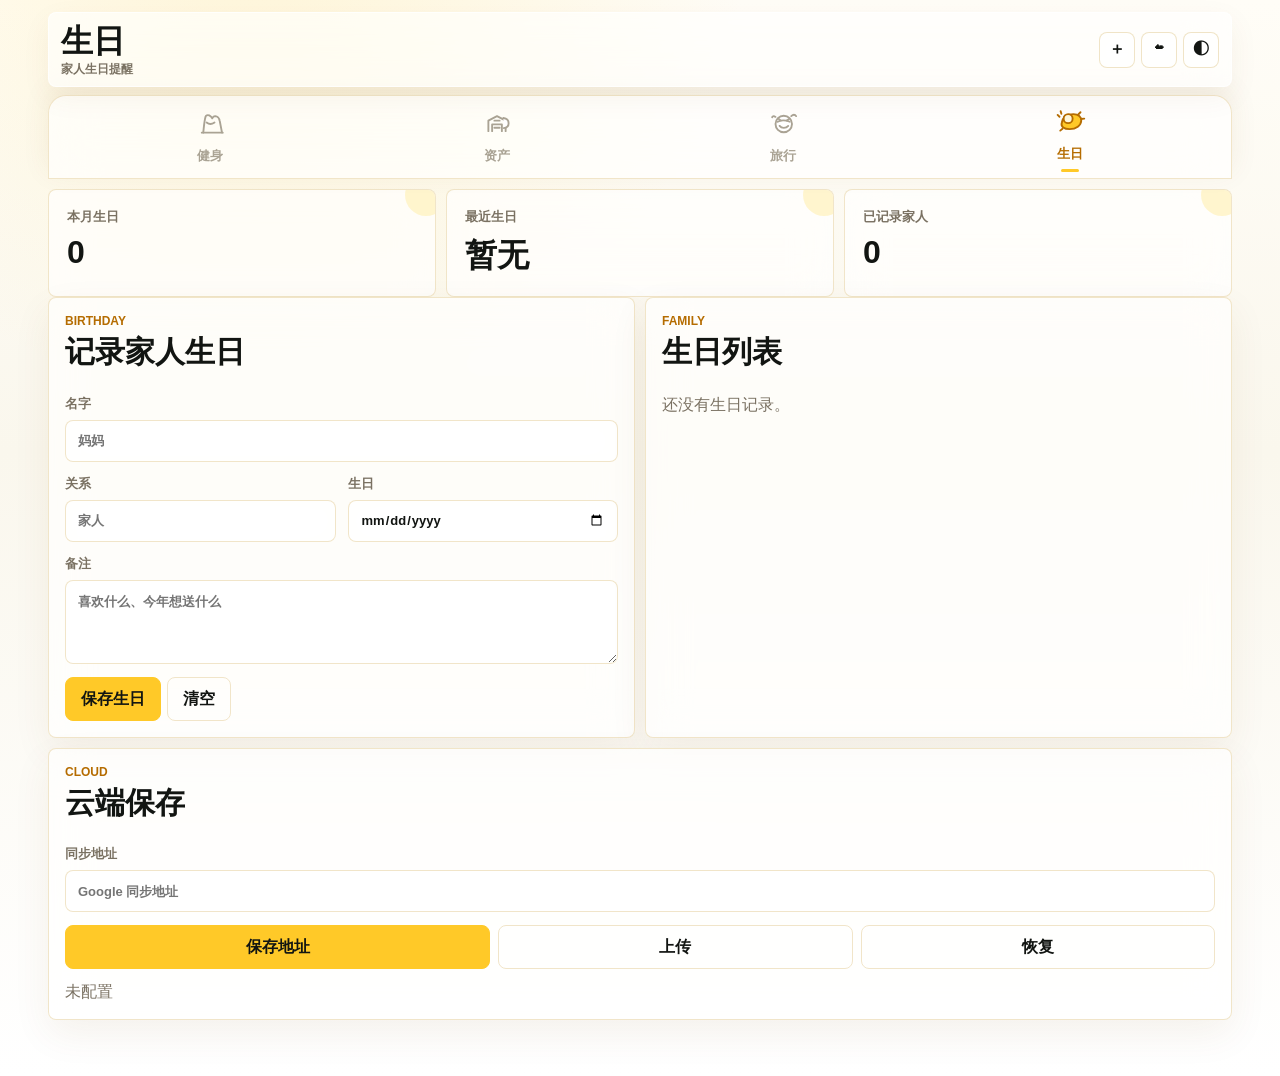
==== commit 2731b372: "Turn dashboard into birthday tracker" ====
--- a/index.html
+++ b/index.html
@@ -17,8 +17,8 @@
     <div class="app-shell">
       <header class="app-header">
         <div>
-          <h1 id="appHeaderTitle">总览</h1>
-          <p class="header-copy" id="appHeaderCopy">飞飞子的生活工作台</p>
+          <h1 id="appHeaderTitle">生日</h1>
+          <p class="header-copy" id="appHeaderCopy">家人生日提醒</p>
         </div>
         <div class="header-actions">
           <button class="icon-button" id="installBtn" type="button" title="安装到桌面" aria-label="安装到桌面" hidden>＋</button>
@@ -57,58 +57,49 @@
             <circle class="tab-fill-blue" cx="35" cy="23" r="12" />
             <path class="tab-stroke" d="M12 18 7 13M17 10l-2-7M62 12l6-6M70 24l8-1M20 50l-6 5" />
           </svg>
-          <span class="tab-label">总览</span>
+          <span class="tab-label">生日</span>
         </button>
       </nav>
 
       <main>
         <section class="view active" id="dashboardView" data-view-panel="dashboard">
-          <section class="hero-grid">
-            <article class="hero-card asset-hero">
-              <p class="eyebrow">Nestworth</p>
-              <h2>本月家庭净资产</h2>
-              <strong class="hero-number money-text" id="dashNetWorth">¥0</strong>
-              <div class="hero-meta">
-                <span id="dashAssetChange">较上月 ¥0</span>
-                <span id="dashDebtRatio">负债率 0%</span>
-              </div>
-            </article>
-            <article class="hero-card">
-              <p class="eyebrow">Fitness</p>
-              <h2>本周训练完成</h2>
-              <strong class="hero-number" id="dashWorkoutCount">0 次</strong>
-              <div class="mini-progress"><span id="dashWorkoutProgress"></span></div>
-            </article>
-            <article class="hero-card">
-              <p class="eyebrow">Travel</p>
-              <h2>旅行成本与回忆</h2>
-              <strong class="hero-number money-text" id="dashTravelCost">¥0</strong>
-              <div class="hero-meta">
-                <span id="dashTripCount">0 次旅行</span>
-                <span id="dashLastTrip">暂无记录</span>
-              </div>
-            </article>
+          <section class="metric-row">
+            <article class="metric-card"><span>本月生日</span><strong id="birthdayMonthCount">0</strong></article>
+            <article class="metric-card"><span>最近生日</span><strong id="birthdayNextName">暂无</strong></article>
+            <article class="metric-card"><span>已记录家人</span><strong id="birthdayTotalCount">0</strong></article>
           </section>
 
           <section class="dashboard-grid">
             <article class="panel">
               <div class="panel-title">
                 <div>
-                  <p class="eyebrow">Today</p>
-                  <h2>今天最值得做的三件事</h2>
-                </div>
-              </div>
-              <div class="focus-list" id="focusList"></div>
+                  <p class="eyebrow">Birthday</p>
+                  <h2 id="birthdayFormTitle">记录家人生日</h2>
+                </div>
+              </div>
+              <form id="birthdayForm" class="stack-form">
+                <input id="birthdayId" type="hidden" />
+                <label>名字<input id="birthdayName" type="text" placeholder="妈妈" required /></label>
+                <div class="field-grid">
+                  <label>关系<input id="birthdayRelation" type="text" placeholder="家人" /></label>
+                  <label>生日<input id="birthdayDate" type="date" required /></label>
+                </div>
+                <label>备注<textarea id="birthdayNote" rows="3" placeholder="喜欢什么、今年想送什么"></textarea></label>
+                <div class="button-row">
+                  <button class="primary-button" type="submit">保存生日</button>
+                  <button class="secondary-button" id="resetBirthdayBtn" type="button">清空</button>
+                </div>
+              </form>
             </article>
 
             <article class="panel">
               <div class="panel-title">
                 <div>
-                  <p class="eyebrow">Review</p>
-                  <h2>生活复盘信号</h2>
-                </div>
-              </div>
-              <div class="signal-list" id="signalList"></div>
+                  <p class="eyebrow">Family</p>
+                  <h2>生日列表</h2>
+                </div>
+              </div>
+              <div class="birthday-list" id="birthdayList"></div>
             </article>
 
             <article class="panel sync-panel" id="cloudSyncPanel">
--- a/styles.css
+++ b/styles.css
@@ -574,6 +574,7 @@
 
 .focus-list,
 .signal-list,
+.birthday-list,
 .log-list,
 .timeline,
 .asset-bars,
@@ -584,6 +585,7 @@
 
 .focus-item,
 .signal-item,
+.birthday-card,
 .log-item,
 .asset-bar,
 .change-card {
@@ -618,6 +620,60 @@
   display: flex;
   gap: 14px;
   justify-content: space-between;
+}
+
+.birthday-card {
+  display: grid;
+  gap: 12px;
+  grid-template-columns: 82px minmax(0, 1fr);
+}
+
+.birthday-date {
+  align-content: center;
+  background: var(--green-2);
+  border: 1px solid rgba(255, 201, 40, 0.44);
+  border-radius: 8px;
+  display: grid;
+  gap: 4px;
+  justify-items: center;
+  min-height: 72px;
+}
+
+.birthday-date span {
+  color: var(--green-deep);
+  font-size: 13px;
+  font-weight: 900;
+}
+
+.birthday-date strong {
+  font-size: 18px;
+}
+
+.birthday-body {
+  min-width: 0;
+}
+
+.birthday-top {
+  align-items: start;
+  display: flex;
+  gap: 12px;
+  justify-content: space-between;
+}
+
+.birthday-top h3 {
+  margin-bottom: 4px;
+}
+
+.birthday-actions {
+  display: flex;
+  gap: 10px;
+  white-space: nowrap;
+}
+
+.birthday-note {
+  color: var(--ink);
+  margin-top: 10px;
+  overflow-wrap: anywhere;
 }
 
 .muted {
@@ -1195,6 +1251,29 @@
     font-size: 17px;
   }
 
+  .birthday-card {
+    gap: 10px;
+    grid-template-columns: 72px minmax(0, 1fr);
+    padding: 12px;
+  }
+
+  .birthday-date {
+    min-height: 66px;
+  }
+
+  .birthday-date strong {
+    font-size: 16px;
+  }
+
+  .birthday-top {
+    display: grid;
+    gap: 8px;
+  }
+
+  .birthday-actions {
+    gap: 14px;
+  }
+
   .calendar-weekdays,
   .calendar-grid {
     gap: 5px;
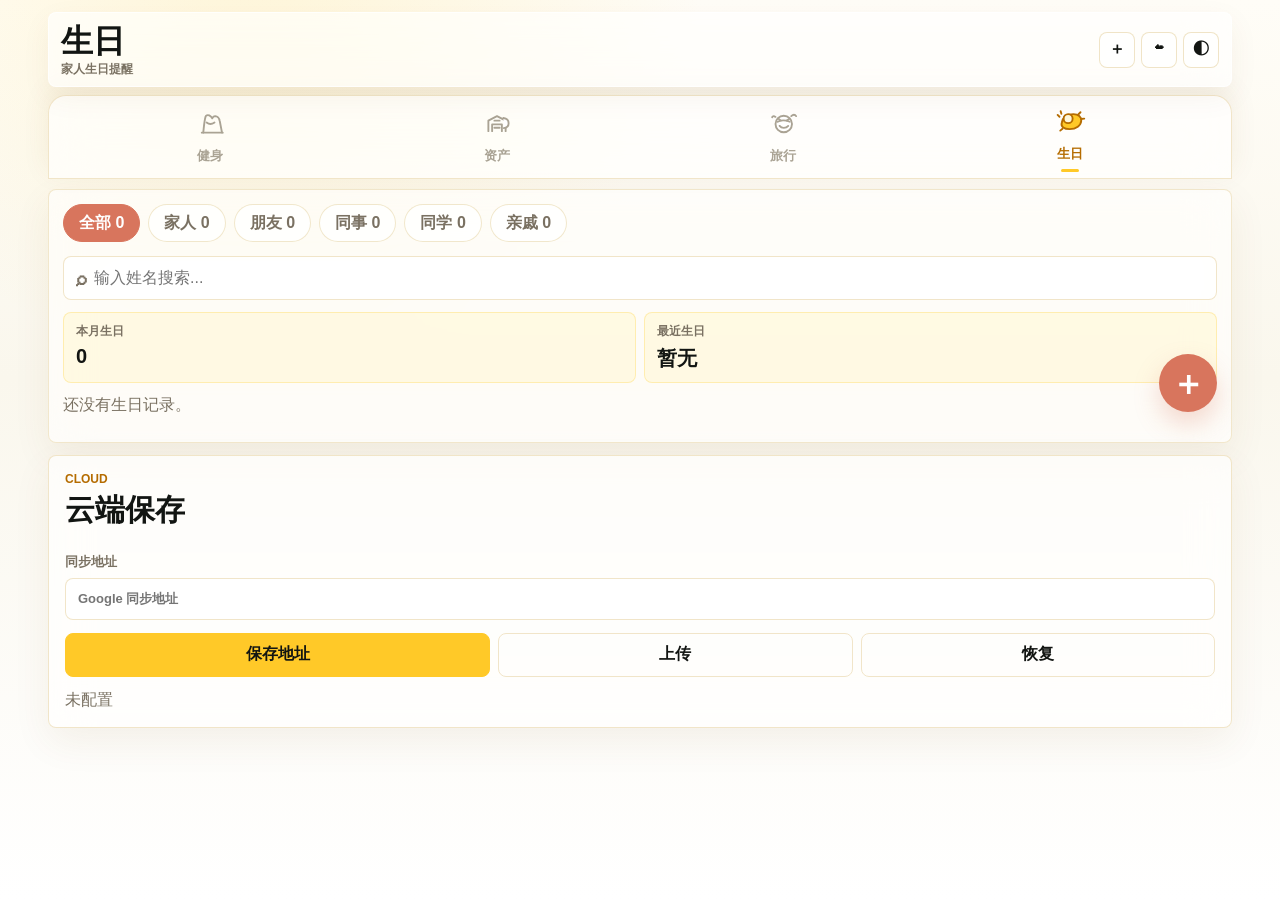
==== commit dd51cc76: "Restyle birthday tracker layout" ====
--- a/index.html
+++ b/index.html
@@ -63,43 +63,66 @@
 
       <main>
         <section class="view active" id="dashboardView" data-view-panel="dashboard">
-          <section class="metric-row">
-            <article class="metric-card"><span>本月生日</span><strong id="birthdayMonthCount">0</strong></article>
-            <article class="metric-card"><span>最近生日</span><strong id="birthdayNextName">暂无</strong></article>
-            <article class="metric-card"><span>已记录家人</span><strong id="birthdayTotalCount">0</strong></article>
-          </section>
-
-          <section class="dashboard-grid">
-            <article class="panel">
+          <section class="birthday-workspace">
+            <article class="birthday-home-panel">
+              <div class="birthday-filter-row" id="birthdayFilters">
+                <button class="birthday-filter active" type="button" data-birthday-filter="all">全部 <span id="birthdayTotalCount">0</span></button>
+                <button class="birthday-filter" type="button" data-birthday-filter="家人">家人 <span data-birthday-count="家人">0</span></button>
+                <button class="birthday-filter" type="button" data-birthday-filter="朋友">朋友 <span data-birthday-count="朋友">0</span></button>
+                <button class="birthday-filter" type="button" data-birthday-filter="同事">同事 <span data-birthday-count="同事">0</span></button>
+                <button class="birthday-filter" type="button" data-birthday-filter="同学">同学 <span data-birthday-count="同学">0</span></button>
+                <button class="birthday-filter" type="button" data-birthday-filter="亲戚">亲戚 <span data-birthday-count="亲戚">0</span></button>
+              </div>
+              <label class="birthday-search">
+                <span>⌕</span>
+                <input id="birthdaySearch" type="search" placeholder="输入姓名搜索..." />
+              </label>
+              <div class="birthday-summary-strip">
+                <div><span>本月生日</span><strong id="birthdayMonthCount">0</strong></div>
+                <div><span>最近生日</span><strong id="birthdayNextName">暂无</strong></div>
+              </div>
+              <div class="birthday-list" id="birthdayList"></div>
+              <button class="birthday-fab" id="newBirthdayBtn" type="button" aria-label="新增生日">＋</button>
+            </article>
+
+            <article class="panel birthday-editor is-collapsed" id="birthdayEditor">
               <div class="panel-title">
                 <div>
                   <p class="eyebrow">Birthday</p>
-                  <h2 id="birthdayFormTitle">记录家人生日</h2>
+                  <h2 id="birthdayFormTitle">新增生日</h2>
                 </div>
               </div>
               <form id="birthdayForm" class="stack-form">
                 <input id="birthdayId" type="hidden" />
-                <label>名字<input id="birthdayName" type="text" placeholder="妈妈" required /></label>
-                <div class="field-grid">
-                  <label>关系<input id="birthdayRelation" type="text" placeholder="家人" /></label>
-                  <label>生日<input id="birthdayDate" type="date" required /></label>
-                </div>
-                <label>备注<textarea id="birthdayNote" rows="3" placeholder="喜欢什么、今年想送什么"></textarea></label>
+                <div class="profile-field">
+                  <span>*姓名</span>
+                  <input id="birthdayName" type="text" placeholder="妈妈" required />
+                </div>
+                <div class="profile-field">
+                  <span>*生日日期</span>
+                  <input id="birthdayDate" type="date" required />
+                </div>
+                <div class="profile-field align-start">
+                  <span>*关系</span>
+                  <div class="relation-picker">
+                    <input id="birthdayRelation" type="hidden" value="家人" />
+                    <button class="relation-chip active" type="button" data-relation-value="家人">家人</button>
+                    <button class="relation-chip" type="button" data-relation-value="朋友">朋友</button>
+                    <button class="relation-chip" type="button" data-relation-value="同事">同事</button>
+                    <button class="relation-chip" type="button" data-relation-value="同学">同学</button>
+                    <button class="relation-chip" type="button" data-relation-value="亲戚">亲戚</button>
+                    <button class="relation-chip" type="button" data-relation-value="伴侣">伴侣</button>
+                  </div>
+                </div>
+                <div class="profile-field">
+                  <span>备注</span>
+                  <input id="birthdayNote" type="text" placeholder="喜欢的礼物、美食、忌口等" />
+                </div>
                 <div class="button-row">
+                  <button class="secondary-button" id="cancelBirthdayBtn" type="button">取消</button>
                   <button class="primary-button" type="submit">保存生日</button>
-                  <button class="secondary-button" id="resetBirthdayBtn" type="button">清空</button>
                 </div>
               </form>
-            </article>
-
-            <article class="panel">
-              <div class="panel-title">
-                <div>
-                  <p class="eyebrow">Family</p>
-                  <h2>生日列表</h2>
-                </div>
-              </div>
-              <div class="birthday-list" id="birthdayList"></div>
             </article>
 
             <article class="panel sync-panel" id="cloudSyncPanel">
--- a/styles.css
+++ b/styles.css
@@ -294,6 +294,107 @@
   grid-column: 1 / -1;
 }
 
+.birthday-workspace {
+  display: grid;
+  gap: 12px;
+}
+
+.birthday-home-panel {
+  background: rgba(255, 255, 255, 0.62);
+  backdrop-filter: blur(22px) saturate(1.25);
+  border: 1px solid rgba(238, 224, 190, 0.76);
+  border-radius: 8px;
+  box-shadow: var(--shadow);
+  display: grid;
+  gap: 12px;
+  overflow: hidden;
+  padding: 14px;
+  position: relative;
+}
+
+.birthday-filter-row {
+  display: flex;
+  gap: 8px;
+  overflow-x: auto;
+  padding-bottom: 2px;
+  scrollbar-width: none;
+}
+
+.birthday-filter-row::-webkit-scrollbar {
+  display: none;
+}
+
+.birthday-filter {
+  background: rgba(255, 255, 255, 0.78);
+  border: 1px solid rgba(238, 224, 190, 0.78);
+  border-radius: 999px;
+  color: var(--muted);
+  flex: 0 0 auto;
+  font-weight: 900;
+  min-height: 38px;
+  padding: 0 15px;
+}
+
+.birthday-filter.active {
+  background: #d8755d;
+  border-color: #d8755d;
+  color: white;
+}
+
+.birthday-search {
+  align-items: center;
+  background: rgba(255, 255, 255, 0.8);
+  border: 1px solid rgba(238, 224, 190, 0.82);
+  border-radius: 8px;
+  display: flex;
+  gap: 8px;
+  padding: 0 12px;
+}
+
+.birthday-search span {
+  color: var(--muted);
+  font-size: 20px;
+  font-weight: 900;
+}
+
+.birthday-search input {
+  background: transparent;
+  border: 0;
+  box-shadow: none;
+  flex: 1;
+  min-width: 0;
+  padding-inline: 0;
+}
+
+.birthday-summary-strip {
+  display: grid;
+  gap: 8px;
+  grid-template-columns: repeat(2, minmax(0, 1fr));
+}
+
+.birthday-summary-strip div {
+  background: rgba(255, 248, 219, 0.7);
+  border: 1px solid rgba(255, 201, 40, 0.28);
+  border-radius: 8px;
+  padding: 10px 12px;
+}
+
+.birthday-summary-strip span {
+  color: var(--muted);
+  display: block;
+  font-size: 12px;
+  font-weight: 900;
+  margin-bottom: 5px;
+}
+
+.birthday-summary-strip strong {
+  display: block;
+  font-size: 20px;
+  overflow: hidden;
+  text-overflow: ellipsis;
+  white-space: nowrap;
+}
+
 .hero-card,
 .panel,
 .metric-card {
@@ -624,29 +725,7 @@
 
 .birthday-card {
   display: grid;
-  gap: 12px;
-  grid-template-columns: 82px minmax(0, 1fr);
-}
-
-.birthday-date {
-  align-content: center;
-  background: var(--green-2);
-  border: 1px solid rgba(255, 201, 40, 0.44);
-  border-radius: 8px;
-  display: grid;
-  gap: 4px;
-  justify-items: center;
-  min-height: 72px;
-}
-
-.birthday-date span {
-  color: var(--green-deep);
-  font-size: 13px;
-  font-weight: 900;
-}
-
-.birthday-date strong {
-  font-size: 18px;
+  gap: 10px;
 }
 
 .birthday-body {
@@ -661,7 +740,50 @@
 }
 
 .birthday-top h3 {
-  margin-bottom: 4px;
+  font-size: 19px;
+  line-height: 1.2;
+  margin-bottom: 8px;
+}
+
+.birthday-top h3 span {
+  background: #ffe6ef;
+  border-radius: 6px;
+  color: #d65087;
+  display: inline-block;
+  font-size: 12px;
+  margin-left: 6px;
+  padding: 3px 6px;
+  vertical-align: middle;
+}
+
+.birthday-countdown {
+  color: #d8755d;
+  display: flex;
+  gap: 2px;
+  white-space: nowrap;
+}
+
+.birthday-countdown strong {
+  font-size: 31px;
+  line-height: 0.95;
+}
+
+.birthday-countdown span {
+  align-self: end;
+  font-size: 13px;
+  font-weight: 900;
+  padding-bottom: 2px;
+}
+
+.birthday-card-bottom {
+  align-items: center;
+  display: flex;
+  justify-content: space-between;
+}
+
+.birthday-card-bottom > span {
+  color: var(--muted);
+  font-weight: 900;
 }
 
 .birthday-actions {
@@ -674,6 +796,76 @@
   color: var(--ink);
   margin-top: 10px;
   overflow-wrap: anywhere;
+}
+
+.birthday-fab {
+  align-items: center;
+  background: #d8755d;
+  border: 0;
+  border-radius: 999px;
+  bottom: 16px;
+  box-shadow: 0 12px 26px rgba(216, 117, 93, 0.28);
+  color: white;
+  display: flex;
+  font-size: 34px;
+  font-weight: 900;
+  height: 58px;
+  justify-content: center;
+  line-height: 1;
+  position: sticky;
+  justify-self: end;
+  margin-top: -68px;
+  width: 58px;
+  z-index: 4;
+}
+
+.birthday-editor {
+  background: rgba(255, 250, 244, 0.84);
+}
+
+.profile-field {
+  align-items: center;
+  border-bottom: 1px solid rgba(238, 224, 190, 0.72);
+  display: grid;
+  gap: 12px;
+  grid-template-columns: 96px minmax(0, 1fr);
+  padding: 4px 0 14px;
+}
+
+.profile-field.align-start {
+  align-items: start;
+}
+
+.profile-field > span {
+  color: var(--ink);
+  font-weight: 900;
+}
+
+.profile-field input {
+  text-align: right;
+}
+
+.relation-picker {
+  display: flex;
+  flex-wrap: wrap;
+  gap: 9px;
+  justify-content: flex-end;
+}
+
+.relation-chip {
+  background: rgba(255, 255, 255, 0.72);
+  border: 1px solid var(--line);
+  border-radius: 8px;
+  color: var(--ink);
+  font-weight: 900;
+  min-height: 38px;
+  padding: 0 14px;
+}
+
+.relation-chip.active {
+  background: #d8755d;
+  border-color: #d8755d;
+  color: white;
 }
 
 .muted {
@@ -1253,25 +1445,59 @@
 
   .birthday-card {
     gap: 10px;
-    grid-template-columns: 72px minmax(0, 1fr);
     padding: 12px;
   }
 
-  .birthday-date {
-    min-height: 66px;
-  }
-
-  .birthday-date strong {
-    font-size: 16px;
+  .birthday-home-panel {
+    padding: 12px;
+  }
+
+  .birthday-filter {
+    min-height: 34px;
+    padding: 0 13px;
+  }
+
+  .birthday-summary-strip strong {
+    font-size: 18px;
   }
 
   .birthday-top {
-    display: grid;
-    gap: 8px;
+    align-items: start;
+    display: flex;
+    gap: 10px;
+  }
+
+  .birthday-top h3 {
+    font-size: 18px;
+  }
+
+  .birthday-countdown strong {
+    font-size: 28px;
+  }
+
+  .birthday-fab {
+    bottom: 88px;
+    height: 54px;
+    margin-top: -62px;
+    width: 54px;
   }
 
   .birthday-actions {
     gap: 14px;
+  }
+
+  .profile-field {
+    gap: 10px;
+    grid-template-columns: 82px minmax(0, 1fr);
+  }
+
+  .relation-picker {
+    gap: 8px;
+  }
+
+  .relation-chip {
+    min-height: 36px;
+    padding: 0 12px;
   }
 
   .calendar-weekdays,
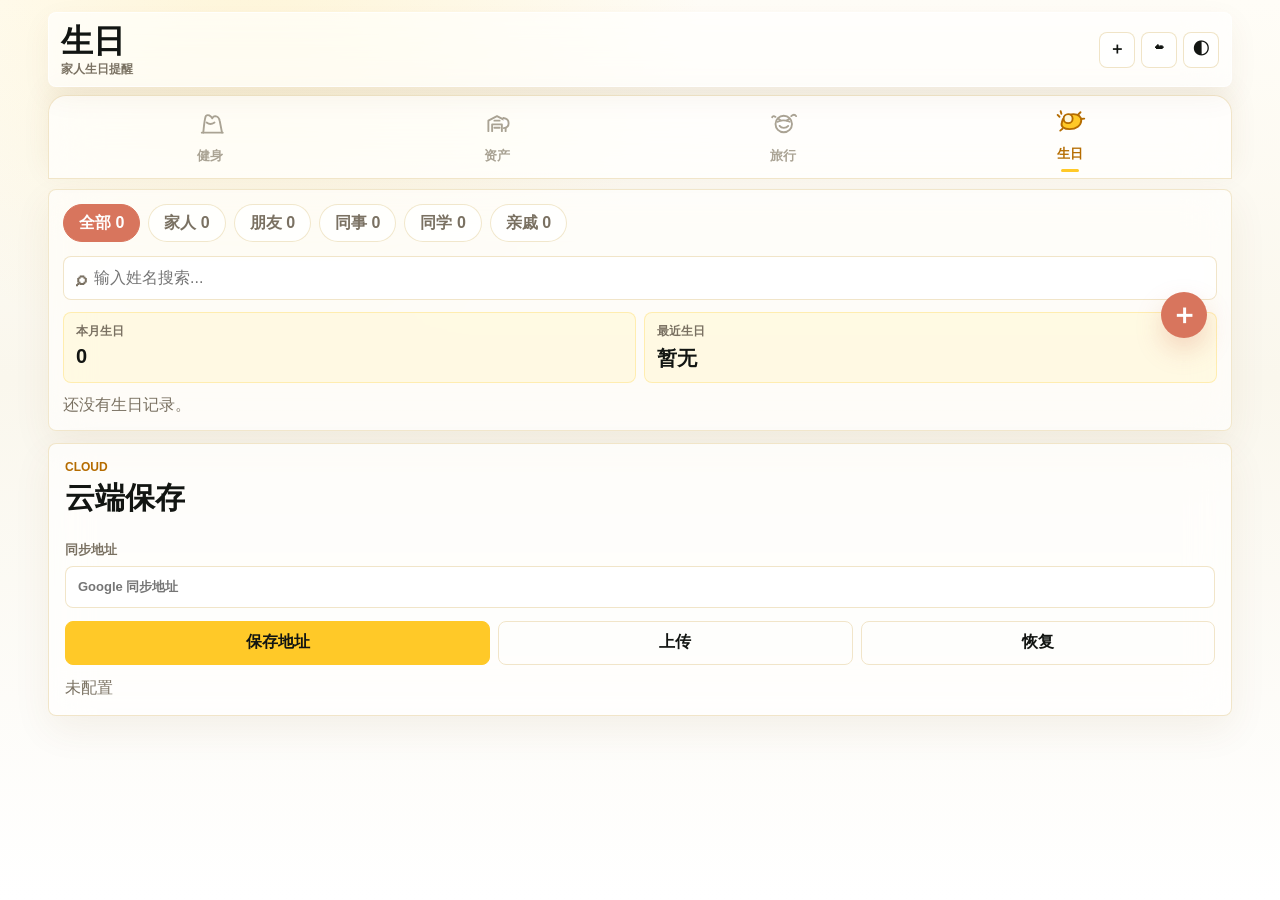
==== commit 98118fae: "Simplify birthday cards and modal editing" ====
--- a/index.html
+++ b/index.html
@@ -85,45 +85,47 @@
               <button class="birthday-fab" id="newBirthdayBtn" type="button" aria-label="新增生日">＋</button>
             </article>
 
-            <article class="panel birthday-editor is-collapsed" id="birthdayEditor">
-              <div class="panel-title">
-                <div>
-                  <p class="eyebrow">Birthday</p>
-                  <h2 id="birthdayFormTitle">新增生日</h2>
-                </div>
-              </div>
-              <form id="birthdayForm" class="stack-form">
-                <input id="birthdayId" type="hidden" />
-                <div class="profile-field">
-                  <span>*姓名</span>
-                  <input id="birthdayName" type="text" placeholder="妈妈" required />
-                </div>
-                <div class="profile-field">
-                  <span>*生日日期</span>
-                  <input id="birthdayDate" type="date" required />
-                </div>
-                <div class="profile-field align-start">
-                  <span>*关系</span>
-                  <div class="relation-picker">
-                    <input id="birthdayRelation" type="hidden" value="家人" />
-                    <button class="relation-chip active" type="button" data-relation-value="家人">家人</button>
-                    <button class="relation-chip" type="button" data-relation-value="朋友">朋友</button>
-                    <button class="relation-chip" type="button" data-relation-value="同事">同事</button>
-                    <button class="relation-chip" type="button" data-relation-value="同学">同学</button>
-                    <button class="relation-chip" type="button" data-relation-value="亲戚">亲戚</button>
-                    <button class="relation-chip" type="button" data-relation-value="伴侣">伴侣</button>
-                  </div>
-                </div>
-                <div class="profile-field">
-                  <span>备注</span>
-                  <input id="birthdayNote" type="text" placeholder="喜欢的礼物、美食、忌口等" />
-                </div>
-                <div class="button-row">
-                  <button class="secondary-button" id="cancelBirthdayBtn" type="button">取消</button>
-                  <button class="primary-button" type="submit">保存生日</button>
-                </div>
-              </form>
-            </article>
+            <div class="birthday-modal is-collapsed" id="birthdayEditor" aria-hidden="true">
+              <article class="panel birthday-editor" role="dialog" aria-modal="true" aria-labelledby="birthdayFormTitle">
+                <div class="panel-title">
+                  <div>
+                    <p class="eyebrow">Birthday</p>
+                    <h2 id="birthdayFormTitle">新增生日</h2>
+                  </div>
+                </div>
+                <form id="birthdayForm" class="stack-form">
+                  <input id="birthdayId" type="hidden" />
+                  <div class="profile-field">
+                    <span>*姓名</span>
+                    <input id="birthdayName" type="text" placeholder="妈妈" required />
+                  </div>
+                  <div class="profile-field">
+                    <span>*生日日期</span>
+                    <input id="birthdayDate" type="date" required />
+                  </div>
+                  <div class="profile-field align-start">
+                    <span>*关系</span>
+                    <div class="relation-picker">
+                      <input id="birthdayRelation" type="hidden" value="家人" />
+                      <button class="relation-chip active" type="button" data-relation-value="家人">家人</button>
+                      <button class="relation-chip" type="button" data-relation-value="朋友">朋友</button>
+                      <button class="relation-chip" type="button" data-relation-value="同事">同事</button>
+                      <button class="relation-chip" type="button" data-relation-value="同学">同学</button>
+                      <button class="relation-chip" type="button" data-relation-value="亲戚">亲戚</button>
+                      <button class="relation-chip" type="button" data-relation-value="伴侣">伴侣</button>
+                    </div>
+                  </div>
+                  <div class="profile-field">
+                    <span>备注</span>
+                    <input id="birthdayNote" type="text" placeholder="喜欢的礼物、美食、忌口等" />
+                  </div>
+                  <div class="button-row">
+                    <button class="secondary-button" id="cancelBirthdayBtn" type="button">取消</button>
+                    <button class="primary-button" type="submit">保存</button>
+                  </div>
+                </form>
+              </article>
+            </div>
 
             <article class="panel sync-panel" id="cloudSyncPanel">
               <div class="panel-title">
--- a/styles.css
+++ b/styles.css
@@ -724,8 +724,16 @@
 }
 
 .birthday-card {
+  border: 1px solid rgba(238, 224, 190, 0.76);
+  color: var(--ink);
   display: grid;
   gap: 10px;
+  text-align: left;
+  width: 100%;
+}
+
+.birthday-card:active {
+  transform: scale(0.99);
 }
 
 .birthday-body {
@@ -786,41 +794,50 @@
   font-weight: 900;
 }
 
-.birthday-actions {
-  display: flex;
-  gap: 10px;
-  white-space: nowrap;
-}
-
-.birthday-note {
-  color: var(--ink);
-  margin-top: 10px;
-  overflow-wrap: anywhere;
-}
-
 .birthday-fab {
   align-items: center;
   background: #d8755d;
   border: 0;
   border-radius: 999px;
-  bottom: 16px;
+  bottom: 92px;
   box-shadow: 0 12px 26px rgba(216, 117, 93, 0.28);
   color: white;
   display: flex;
-  font-size: 34px;
-  font-weight: 900;
-  height: 58px;
+  font-size: 28px;
+  font-weight: 900;
+  height: 46px;
   justify-content: center;
   line-height: 1;
-  position: sticky;
-  justify-self: end;
-  margin-top: -68px;
-  width: 58px;
+  position: fixed;
+  right: 24px;
+  touch-action: none;
+  width: 46px;
   z-index: 4;
+}
+
+.birthday-fab.is-positioned {
+  bottom: auto;
+  right: auto;
+}
+
+.birthday-modal {
+  align-items: end;
+  background: rgba(18, 21, 18, 0.36);
+  backdrop-filter: blur(12px);
+  display: flex;
+  inset: 0;
+  justify-content: center;
+  padding: 18px;
+  position: fixed;
+  z-index: 80;
 }
 
 .birthday-editor {
   background: rgba(255, 250, 244, 0.84);
+  max-height: min(82vh, 720px);
+  max-width: 560px;
+  overflow-y: auto;
+  width: 100%;
 }
 
 .profile-field {
@@ -1476,14 +1493,14 @@
   }
 
   .birthday-fab {
-    bottom: 88px;
-    height: 54px;
-    margin-top: -62px;
-    width: 54px;
-  }
-
-  .birthday-actions {
-    gap: 14px;
+    bottom: 86px;
+    height: 44px;
+    right: 22px;
+    width: 44px;
+  }
+
+  .birthday-modal {
+    padding: 10px;
   }
 
   .profile-field {
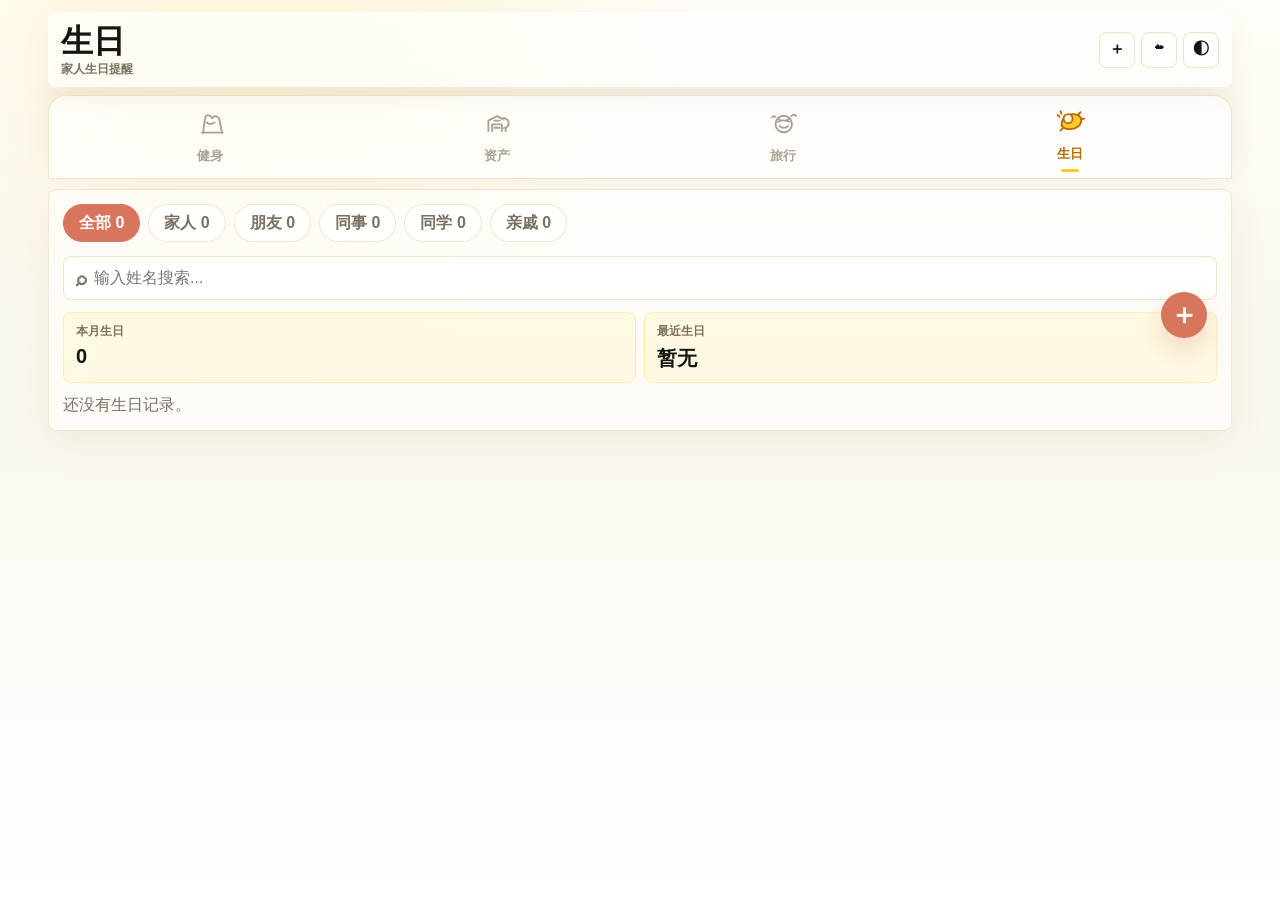
==== commit 1cab468f: "Move cloud sync into modal" ====
--- a/index.html
+++ b/index.html
@@ -127,23 +127,26 @@
               </article>
             </div>
 
-            <article class="panel sync-panel" id="cloudSyncPanel">
-              <div class="panel-title">
-                <div>
-                  <p class="eyebrow">Cloud</p>
-                  <h2>云端保存</h2>
-                </div>
-              </div>
-              <div class="stack-form">
-                <label>同步地址<input id="cloudSyncUrl" type="url" placeholder="Google 同步地址" /></label>
-                <div class="sync-actions">
-                  <button class="primary-button" id="saveCloudUrlBtn" type="button">保存地址</button>
-                  <button class="secondary-button" id="uploadCloudBtn" type="button">上传</button>
-                  <button class="secondary-button" id="restoreCloudBtn" type="button">恢复</button>
-                </div>
-                <div class="muted" id="cloudSyncStatus">未配置</div>
-              </div>
-            </article>
+            <div class="cloud-modal is-collapsed" id="cloudSyncPanel" aria-hidden="true">
+              <article class="panel cloud-dialog" role="dialog" aria-modal="true" aria-labelledby="cloudSyncTitle">
+                <div class="panel-title">
+                  <div>
+                    <p class="eyebrow">Cloud</p>
+                    <h2 id="cloudSyncTitle">云端保存</h2>
+                  </div>
+                </div>
+                <div class="stack-form">
+                  <label>同步地址<input id="cloudSyncUrl" type="url" placeholder="Google 同步地址" /></label>
+                  <div class="sync-actions">
+                    <button class="primary-button" id="saveCloudUrlBtn" type="button">保存地址</button>
+                    <button class="secondary-button" id="uploadCloudBtn" type="button">上传</button>
+                    <button class="secondary-button" id="restoreCloudBtn" type="button">恢复</button>
+                  </div>
+                  <button class="secondary-button" id="closeCloudSyncBtn" type="button">关闭</button>
+                  <div class="muted" id="cloudSyncStatus">未配置</div>
+                </div>
+              </article>
+            </div>
           </section>
         </section>
 
--- a/styles.css
+++ b/styles.css
@@ -290,10 +290,6 @@
   grid-template-columns: 1fr 1fr;
 }
 
-.sync-panel {
-  grid-column: 1 / -1;
-}
-
 .birthday-workspace {
   display: grid;
   gap: 12px;
@@ -783,17 +779,6 @@
   padding-bottom: 2px;
 }
 
-.birthday-card-bottom {
-  align-items: center;
-  display: flex;
-  justify-content: space-between;
-}
-
-.birthday-card-bottom > span {
-  color: var(--muted);
-  font-weight: 900;
-}
-
 .birthday-fab {
   align-items: center;
   background: #d8755d;
@@ -820,7 +805,8 @@
   right: auto;
 }
 
-.birthday-modal {
+.birthday-modal,
+.cloud-modal {
   align-items: end;
   background: rgba(18, 21, 18, 0.36);
   backdrop-filter: blur(12px);
@@ -832,7 +818,8 @@
   z-index: 80;
 }
 
-.birthday-editor {
+.birthday-editor,
+.cloud-dialog {
   background: rgba(255, 250, 244, 0.84);
   max-height: min(82vh, 720px);
   max-width: 560px;
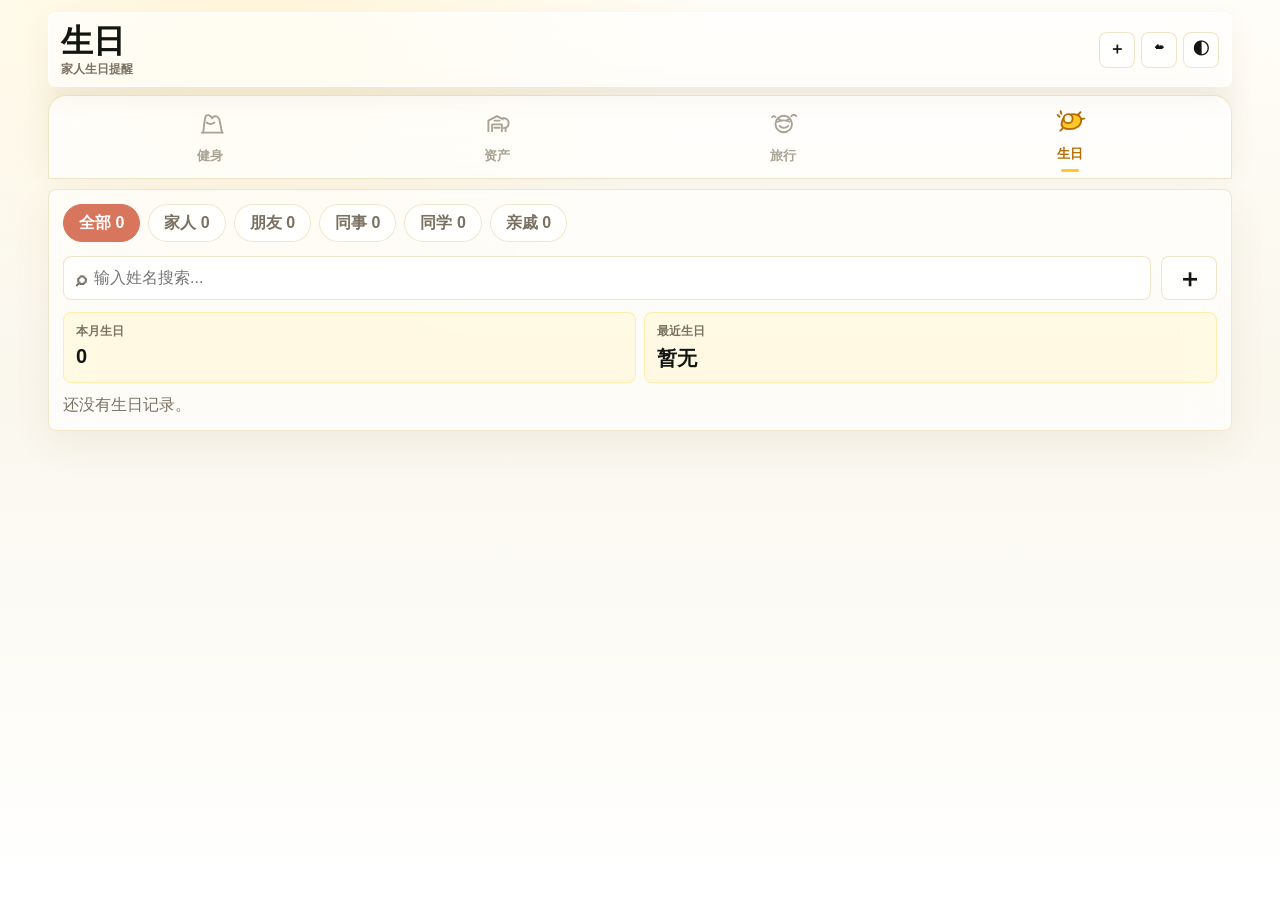
==== commit dd1bf3fc: "Place birthday add button beside search" ====
--- a/index.html
+++ b/index.html
@@ -73,16 +73,18 @@
                 <button class="birthday-filter" type="button" data-birthday-filter="同学">同学 <span data-birthday-count="同学">0</span></button>
                 <button class="birthday-filter" type="button" data-birthday-filter="亲戚">亲戚 <span data-birthday-count="亲戚">0</span></button>
               </div>
-              <label class="birthday-search">
-                <span>⌕</span>
-                <input id="birthdaySearch" type="search" placeholder="输入姓名搜索..." />
-              </label>
+              <div class="birthday-search-row">
+                <label class="birthday-search">
+                  <span>⌕</span>
+                  <input id="birthdaySearch" type="search" placeholder="输入姓名搜索..." />
+                </label>
+                <button class="birthday-add-button" id="newBirthdayBtn" type="button" aria-label="新增生日">＋</button>
+              </div>
               <div class="birthday-summary-strip">
                 <div><span>本月生日</span><strong id="birthdayMonthCount">0</strong></div>
                 <div><span>最近生日</span><strong id="birthdayNextName">暂无</strong></div>
               </div>
               <div class="birthday-list" id="birthdayList"></div>
-              <button class="birthday-fab" id="newBirthdayBtn" type="button" aria-label="新增生日">＋</button>
             </article>
 
             <div class="birthday-modal is-collapsed" id="birthdayEditor" aria-hidden="true">
--- a/styles.css
+++ b/styles.css
@@ -337,6 +337,12 @@
   color: white;
 }
 
+.birthday-search-row {
+  display: grid;
+  gap: 10px;
+  grid-template-columns: minmax(0, 1fr) 56px;
+}
+
 .birthday-search {
   align-items: center;
   background: rgba(255, 255, 255, 0.8);
@@ -360,6 +366,19 @@
   flex: 1;
   min-width: 0;
   padding-inline: 0;
+}
+
+.birthday-add-button {
+  align-items: center;
+  background: rgba(255, 255, 255, 0.82);
+  border: 1px solid rgba(238, 224, 190, 0.82);
+  border-radius: 8px;
+  color: var(--ink);
+  display: flex;
+  font-size: 25px;
+  font-weight: 900;
+  justify-content: center;
+  min-height: 44px;
 }
 
 .birthday-summary-strip {
@@ -777,32 +796,6 @@
   font-size: 13px;
   font-weight: 900;
   padding-bottom: 2px;
-}
-
-.birthday-fab {
-  align-items: center;
-  background: #d8755d;
-  border: 0;
-  border-radius: 999px;
-  bottom: 92px;
-  box-shadow: 0 12px 26px rgba(216, 117, 93, 0.28);
-  color: white;
-  display: flex;
-  font-size: 28px;
-  font-weight: 900;
-  height: 46px;
-  justify-content: center;
-  line-height: 1;
-  position: fixed;
-  right: 24px;
-  touch-action: none;
-  width: 46px;
-  z-index: 4;
-}
-
-.birthday-fab.is-positioned {
-  bottom: auto;
-  right: auto;
 }
 
 .birthday-modal,
@@ -1461,6 +1454,14 @@
     padding: 0 13px;
   }
 
+  .birthday-search-row {
+    grid-template-columns: minmax(0, 1fr) 54px;
+  }
+
+  .birthday-add-button {
+    min-height: 42px;
+  }
+
   .birthday-summary-strip strong {
     font-size: 18px;
   }
@@ -1477,13 +1478,6 @@
 
   .birthday-countdown strong {
     font-size: 28px;
-  }
-
-  .birthday-fab {
-    bottom: 86px;
-    height: 44px;
-    right: 22px;
-    width: 44px;
   }
 
   .birthday-modal {
